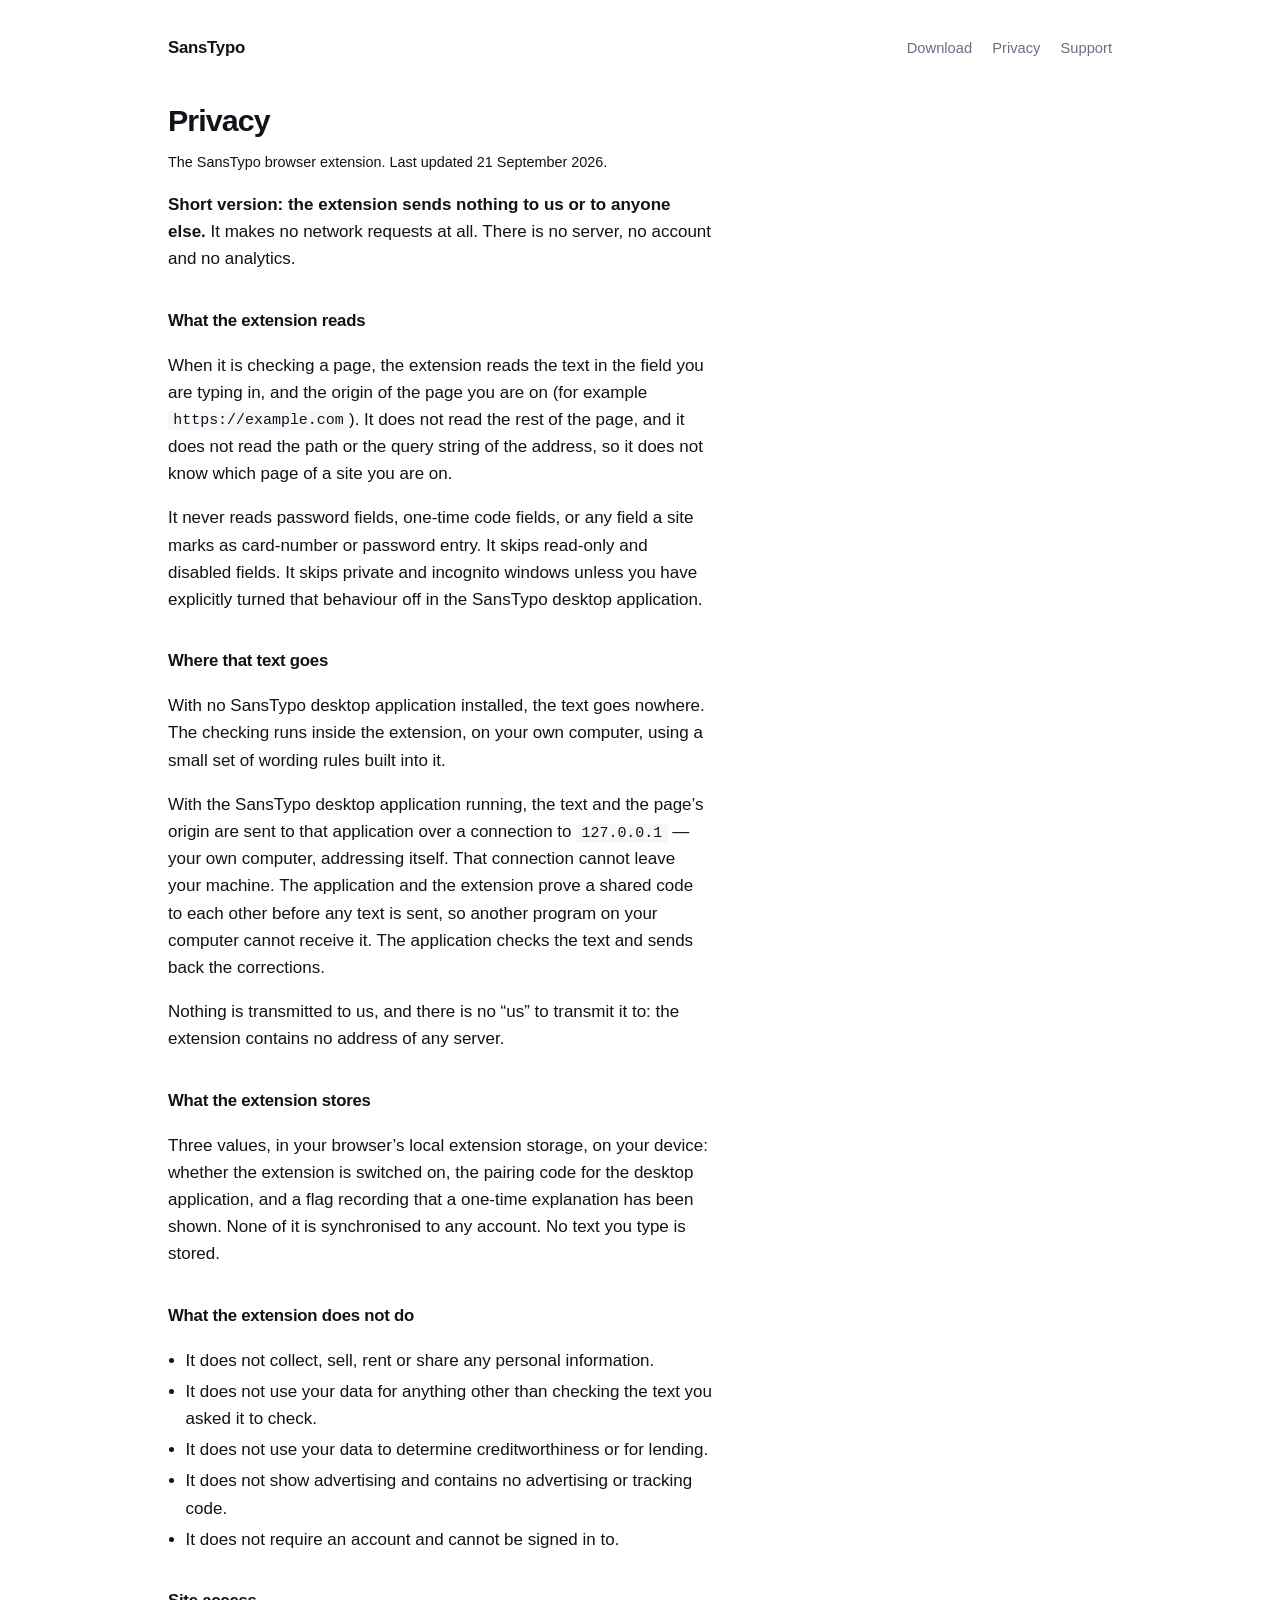
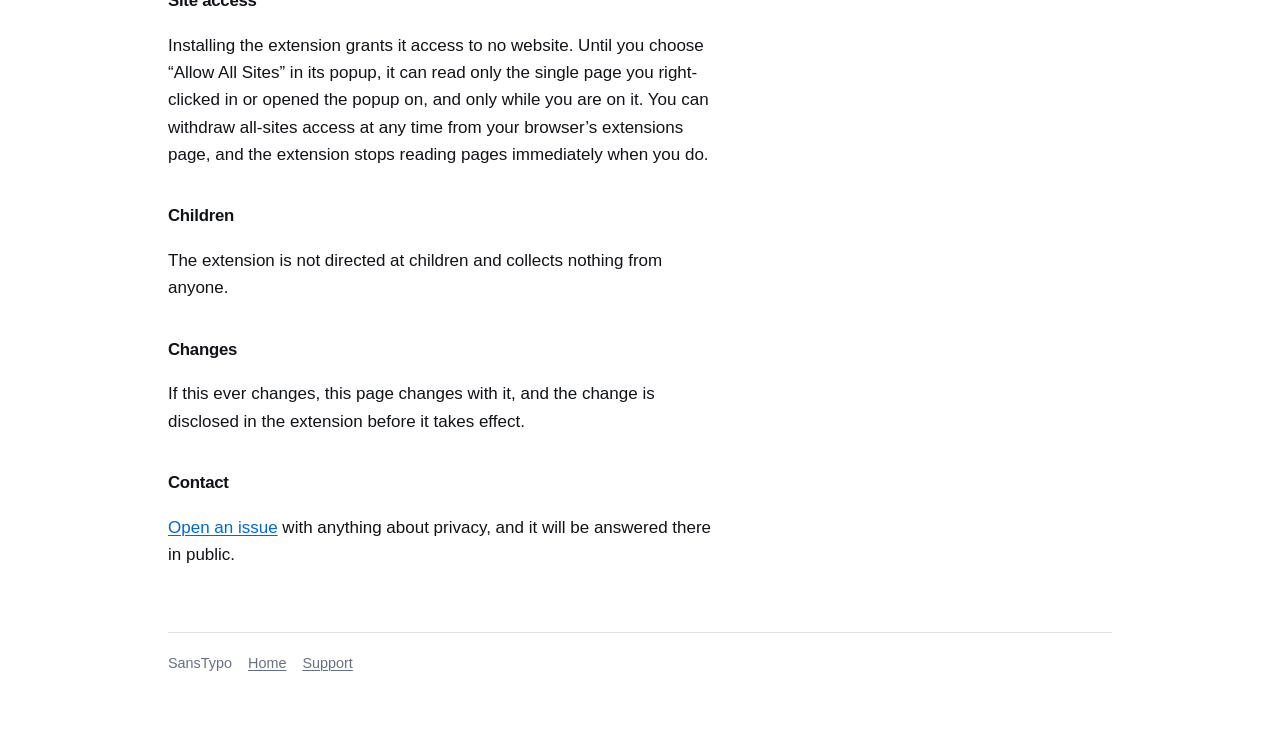
==== privacy.html @ c3b2fb6e "The SansTypo website: what it is, where to get it, and the privacy policy Plain HTML and one stylesh" ====
<!doctype html>
<html lang="en">
  <head>
    <meta charset="utf-8" />
    <meta name="viewport" content="width=device-width, initial-scale=1" />
    <title>SansTypo — Privacy</title>
    <meta name="description" content="The SansTypo browser extension sends nothing to anyone. It makes no network requests, has no server, no account and no analytics." />
    <link rel="stylesheet" href="style.css" />
  </head>
  <body>
    <div class="page">
      <header class="top">
        <span class="word"><a href="index.html" style="color: inherit; text-decoration: none"><b>SansTypo</b></a></span>
        <nav>
          <a href="index.html#get">Download</a>
          <a href="privacy.html">Privacy</a>
          <a href="index.html#support">Support</a>
        </nav>
      </header>

      <div class="doc">
        <h1 style="font-size: 1.9rem; margin-top: 2.6rem">Privacy</h1>
        <p class="stamp">The SansTypo browser extension. Last updated 21 September 2026.</p>

        <p>
          <b>Short version: the extension sends nothing to us or to anyone else.</b> It makes no network requests at all. There is no server, no account
          and no analytics.
        </p>

        <h2>What the extension reads</h2>
        <p>
          When it is checking a page, the extension reads the text in the field you are typing in, and the origin of the page you are on (for example
          <code>https://example.com</code>). It does not read the rest of the page, and it does not read the path or the query string of the address, so
          it does not know which page of a site you are on.
        </p>
        <p>
          It never reads password fields, one-time code fields, or any field a site marks as card-number or password entry. It skips read-only and
          disabled fields. It skips private and incognito windows unless you have explicitly turned that behaviour off in the SansTypo desktop
          application.
        </p>

        <h2>Where that text goes</h2>
        <p>
          With no SansTypo desktop application installed, the text goes nowhere. The checking runs inside the extension, on your own computer, using a
          small set of wording rules built into it.
        </p>
        <p>
          With the SansTypo desktop application running, the text and the page’s origin are sent to that application over a connection to
          <code>127.0.0.1</code> — your own computer, addressing itself. That connection cannot leave your machine. The application and the extension
          prove a shared code to each other before any text is sent, so another program on your computer cannot receive it. The application checks the
          text and sends back the corrections.
        </p>
        <p>Nothing is transmitted to us, and there is no “us” to transmit it to: the extension contains no address of any server.</p>

        <h2>What the extension stores</h2>
        <p>
          Three values, in your browser’s local extension storage, on your device: whether the extension is switched on, the pairing code for the
          desktop application, and a flag recording that a one-time explanation has been shown. None of it is synchronised to any account. No text you
          type is stored.
        </p>

        <h2>What the extension does not do</h2>
        <ul>
          <li>It does not collect, sell, rent or share any personal information.</li>
          <li>It does not use your data for anything other than checking the text you asked it to check.</li>
          <li>It does not use your data to determine creditworthiness or for lending.</li>
          <li>It does not show advertising and contains no advertising or tracking code.</li>
          <li>It does not require an account and cannot be signed in to.</li>
        </ul>

        <h2>Site access</h2>
        <p>
          Installing the extension grants it access to no website. Until you choose “Allow All Sites” in its popup, it can read only the single page you
          right-clicked in or opened the popup on, and only while you are on it. You can withdraw all-sites access at any time from your browser’s
          extensions page, and the extension stops reading pages immediately when you do.
        </p>

        <h2>Children</h2>
        <p>The extension is not directed at children and collects nothing from anyone.</p>

        <h2>Changes</h2>
        <p>If this ever changes, this page changes with it, and the change is disclosed in the extension before it takes effect.</p>

        <h2>Contact</h2>
        <p><a href="https://github.com/waheedbolen/sanstypo-site/issues">Open an issue</a> with anything about privacy, and it will be answered there in public.</p>
      </div>

      <footer>
        <span>SansTypo</span>
        <a href="index.html">Home</a>
        <a href="https://github.com/waheedbolen/sanstypo-site/issues">Support</a>
      </footer>
    </div>
  </body>
</html>
---- style.css ----
/* SansTypo — the product site. One stylesheet, no build step. */
:root {
  color-scheme: light dark;
  --ink: #101318;
  --paper: #ffffff;
  --muted: #667085;
  --line: rgba(16, 19, 24, 0.12);
  --blue: #0068d6;
  --blue-fill: #0071e3;
  --wash: #f6f7f9;
  --mark: #ff4d5a;
  --measure: 34rem;
}
@media (prefers-color-scheme: dark) {
  :root {
    --ink: #eceef2;
    --paper: #0d0f13;
    --muted: #98a2b3;
    --line: rgba(236, 238, 242, 0.16);
    --blue: #4aa3ff;
    --blue-fill: #0a84ff;
    --wash: #15181e;
  }
}
* { box-sizing: border-box; }
html { -webkit-text-size-adjust: 100%; }
body {
  margin: 0;
  background: var(--paper);
  color: var(--ink);
  font: 17px/1.6 ui-sans-serif, -apple-system, BlinkMacSystemFont, "Segoe UI", Roboto, "Helvetica Neue", Arial, sans-serif;
  font-feature-settings: "kern", "liga";
}
.page { max-width: 62rem; margin: 0 auto; padding: 0 1.5rem 5rem; }
header.top { display: flex; align-items: baseline; gap: 1rem; padding: 2.2rem 0 0; }
.word { font-size: 1.05rem; font-weight: 640; letter-spacing: -0.015em; }
.word b { font-weight: 640; }
.word .thin { font-weight: 300; color: var(--muted); }
nav { margin-left: auto; display: flex; gap: 1.25rem; font-size: 0.92rem; }
a { color: var(--blue); text-decoration-thickness: 1px; text-underline-offset: 2px; }
nav a { color: var(--muted); text-decoration: none; }
nav a:hover { color: var(--ink); }

h1 {
  font-size: clamp(2.1rem, 6vw, 3.4rem);
  line-height: 1.08;
  letter-spacing: -0.03em;
  font-weight: 660;
  margin: 3.5rem 0 0;
  max-width: 18ch;
  text-wrap: balance;
}
.lead { font-size: 1.16rem; color: var(--muted); max-width: var(--measure); margin: 1.1rem 0 0; }
/* The one flourish: the product's own underline, under a real misspelling. */
.slip { position: relative; white-space: nowrap; color: var(--ink); }
.slip::after {
  content: "";
  position: absolute; left: 0; right: 0; bottom: -0.18em; height: 0.34em;
  background: radial-gradient(circle at 0.25em 50%, var(--mark) 0.09em, transparent 0.1em) repeat-x;
  background-size: 0.5em 100%;
  opacity: 0.9;
}
h2 { font-size: 1.28rem; letter-spacing: -0.015em; margin: 3.4rem 0 0.2rem; }
h3 { font-size: 1rem; margin: 0 0 0.25rem; }
p { max-width: var(--measure); }
.muted { color: var(--muted); }
small, .small { font-size: 0.88rem; }

.grid { display: grid; gap: 1px; background: var(--line); border: 1px solid var(--line); border-radius: 12px; overflow: hidden; margin-top: 1.4rem; }
@media (min-width: 46rem) { .grid.three { grid-template-columns: repeat(3, 1fr); } }
.cell { background: var(--paper); padding: 1.1rem 1.15rem; }
.cell p { margin: 0; color: var(--muted); font-size: 0.95rem; }

.get { display: flex; flex-wrap: wrap; gap: 0.6rem; align-items: center; margin-top: 0.9rem; }
.btn {
  display: inline-block; background: var(--blue-fill); color: #fff; text-decoration: none;
  padding: 0.5rem 1rem; border-radius: 8px; font-size: 0.95rem; font-weight: 520;
}
.btn.quiet { background: transparent; color: var(--ink); border: 1px solid var(--line); }
.note { font-size: 0.88rem; color: var(--muted); }
table { border-collapse: collapse; width: 100%; margin-top: 1rem; font-size: 0.95rem; }
th, td { text-align: left; padding: 0.5rem 0.6rem 0.5rem 0; border-bottom: 1px solid var(--line); vertical-align: top; }
th { font-weight: 560; }
td.state { color: var(--muted); white-space: nowrap; }
code { font: 0.88em ui-monospace, SFMono-Regular, Menlo, monospace; background: var(--wash); padding: 0.1em 0.35em; border-radius: 4px; }
footer { margin-top: 4rem; padding-top: 1.2rem; border-top: 1px solid var(--line); color: var(--muted); font-size: 0.9rem; display: flex; gap: 1rem; flex-wrap: wrap; }
footer a { color: var(--muted); }

/* The policy reads as a document, not a landing page. */
.doc { max-width: var(--measure); }
.doc h2 { font-size: 1.05rem; margin: 2.2rem 0 0.3rem; }
.doc p, .doc li { color: var(--ink); }
.doc ul { padding-left: 1.1rem; }
.doc li { margin: 0.25rem 0; }
.stamp { color: var(--muted); font-size: 0.9rem; }
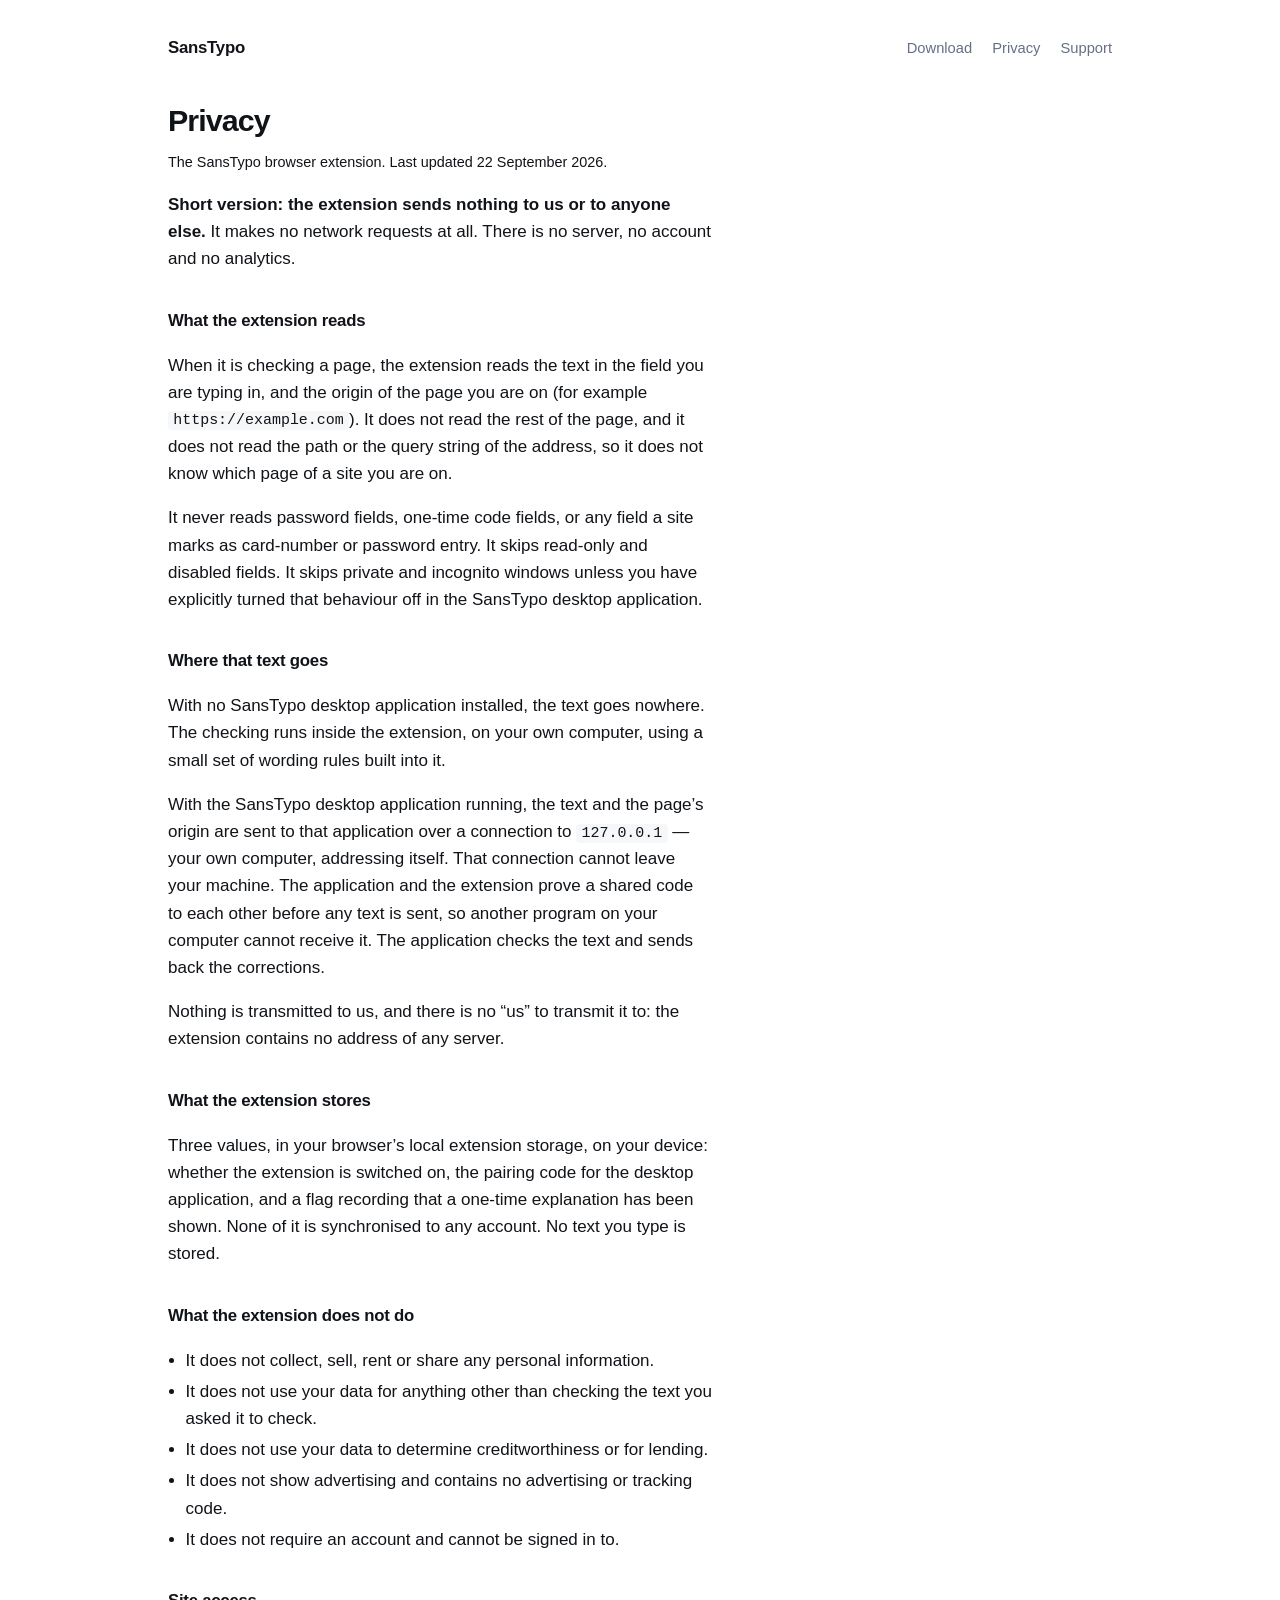
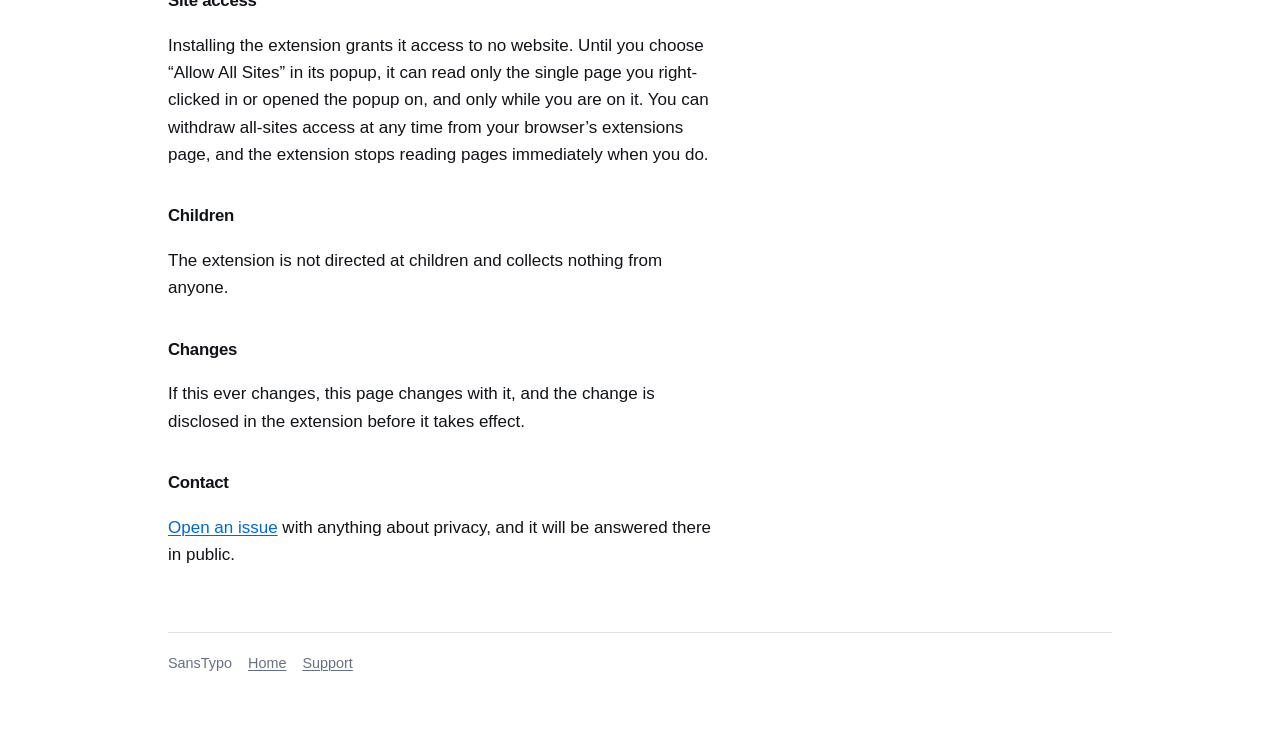
==== commit c21a237e: "The policy's date is the day it went public Co-Authored-By: Claude Opus 5 <noreply@anthropic.com>" ====
--- a/privacy.html
+++ b/privacy.html
@@ -20,7 +20,7 @@
 
       <div class="doc">
         <h1 style="font-size: 1.9rem; margin-top: 2.6rem">Privacy</h1>
-        <p class="stamp">The SansTypo browser extension. Last updated 21 September 2026.</p>
+        <p class="stamp">The SansTypo browser extension. Last updated 22 September 2026.</p>
 
         <p>
           <b>Short version: the extension sends nothing to us or to anyone else.</b> It makes no network requests at all. There is no server, no account
